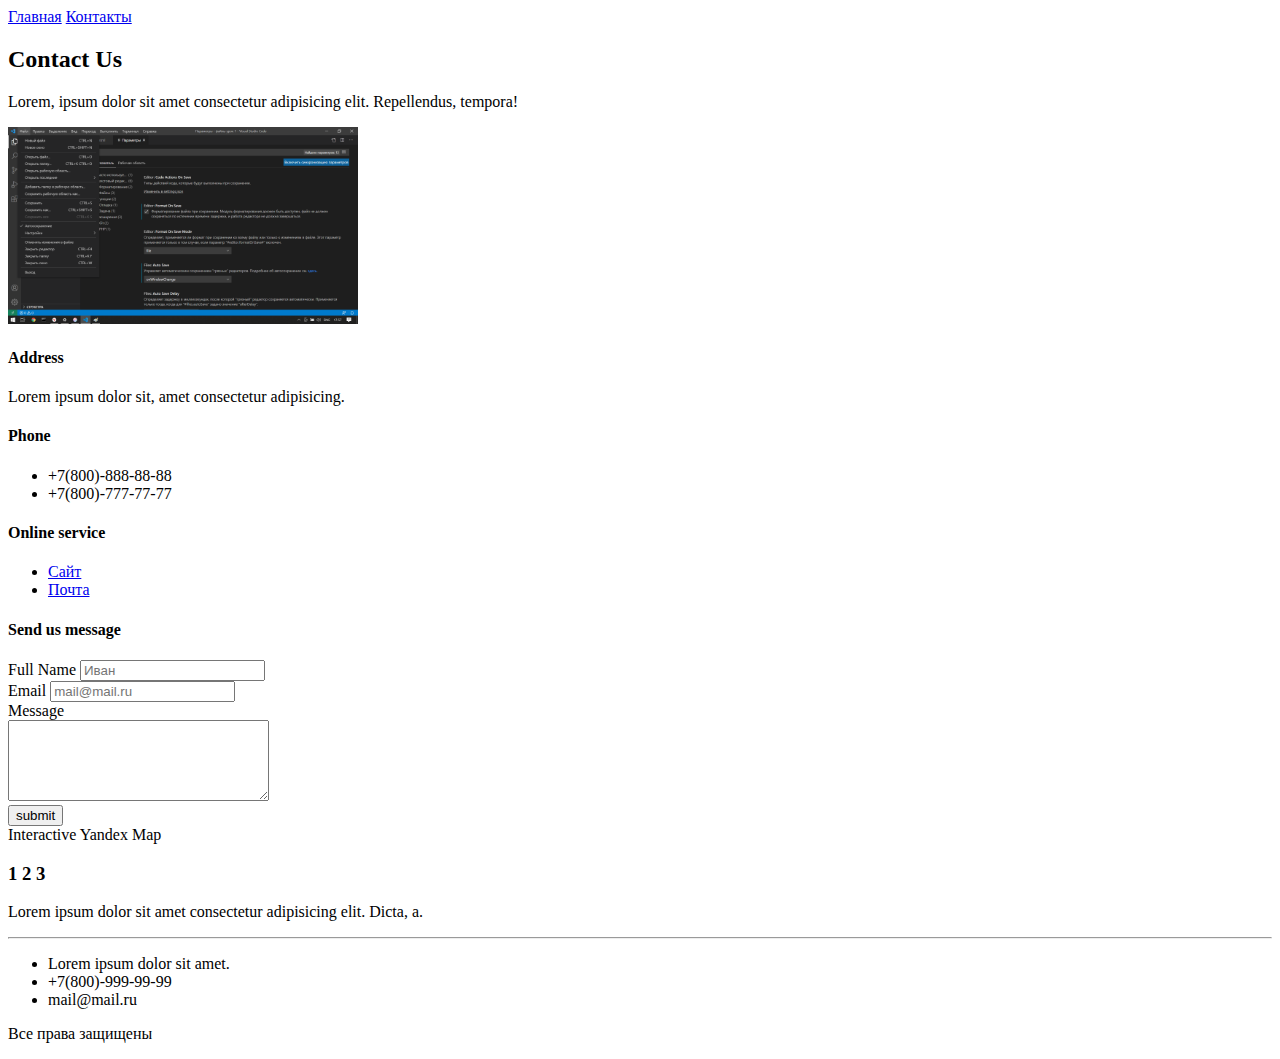
==== contact.html @ a8ab2ac8 "lesson2" ====
<!DOCTYPE html>
<html lang="en">

<head>
    <meta charset="UTF-8">
    <meta http-equiv="X-UA-Compatible" content="IE=edge">
    <meta name="viewport" content="width=device-width, initial-scale=1.0">
    <title>Document</title>
</head>

<body>
    <a href="index.html">Главная</a>
    <a href="contact.html">Контакты</a>
    <h2>Contact Us</h2>
    <p>Lorem, ipsum dolor sit amet consectetur adipisicing elit. Repellendus, tempora!</p>
    <img src="img/Configure_the_Code_editor.png" alt="photo" width="350">
    <h4>Address</h4>
    <p>Lorem ipsum dolor sit, amet consectetur adipisicing.</p>
    <h4>Phone</h4>
    <ul>
        <li>+7(800)-888-88-88</li>
        <li>+7(800)-777-77-77</li>
    </ul>
    <h4>Online service</h4>
    <ul>
        <li><a href="https://gb.ru/users/3939710" target="_blank">Cайт</a></li>
        <li><a href="mail@mail.ru" target="_blank">Почта</a></li>
    </ul>
    <h4>Send us message</h4>
    <form action="#">
        Full Name <input type="text" placeholder="Иван"><br>
        Email <input type="email" placeholder="mail@mail.ru"><br>
        Message <br>
        <textarea cols="30" rows="5"></textarea><br>
        <button type="submit">submit</button>
    </form>
    Interactive Yandex Map<br>
    <p>
        <script type="text/javascript" charset="utf-8" async
            src="https://api-maps.yandex.ru/services/constructor/1.0/js/?um=constructor%3Af7866c1caab5fa1b154618cf47e43c42f9789ac485d3c5ce60e5030a92624fc7&amp;width=500&amp;height=400&amp;lang=ru_RU&amp;scroll=true"></script>
    </p>
    <h3>1 2 3</h3>
    <p>Lorem ipsum dolor sit amet consectetur adipisicing elit. Dicta, a.</p>
    <hr>
    <ul>
        <li>Lorem ipsum dolor sit amet.</li>
        <li>+7(800)-999-99-99</li>
        <li>mail@mail.ru</li>
    </ul>
    <p>Все права защищены</p>
</body>

</html>
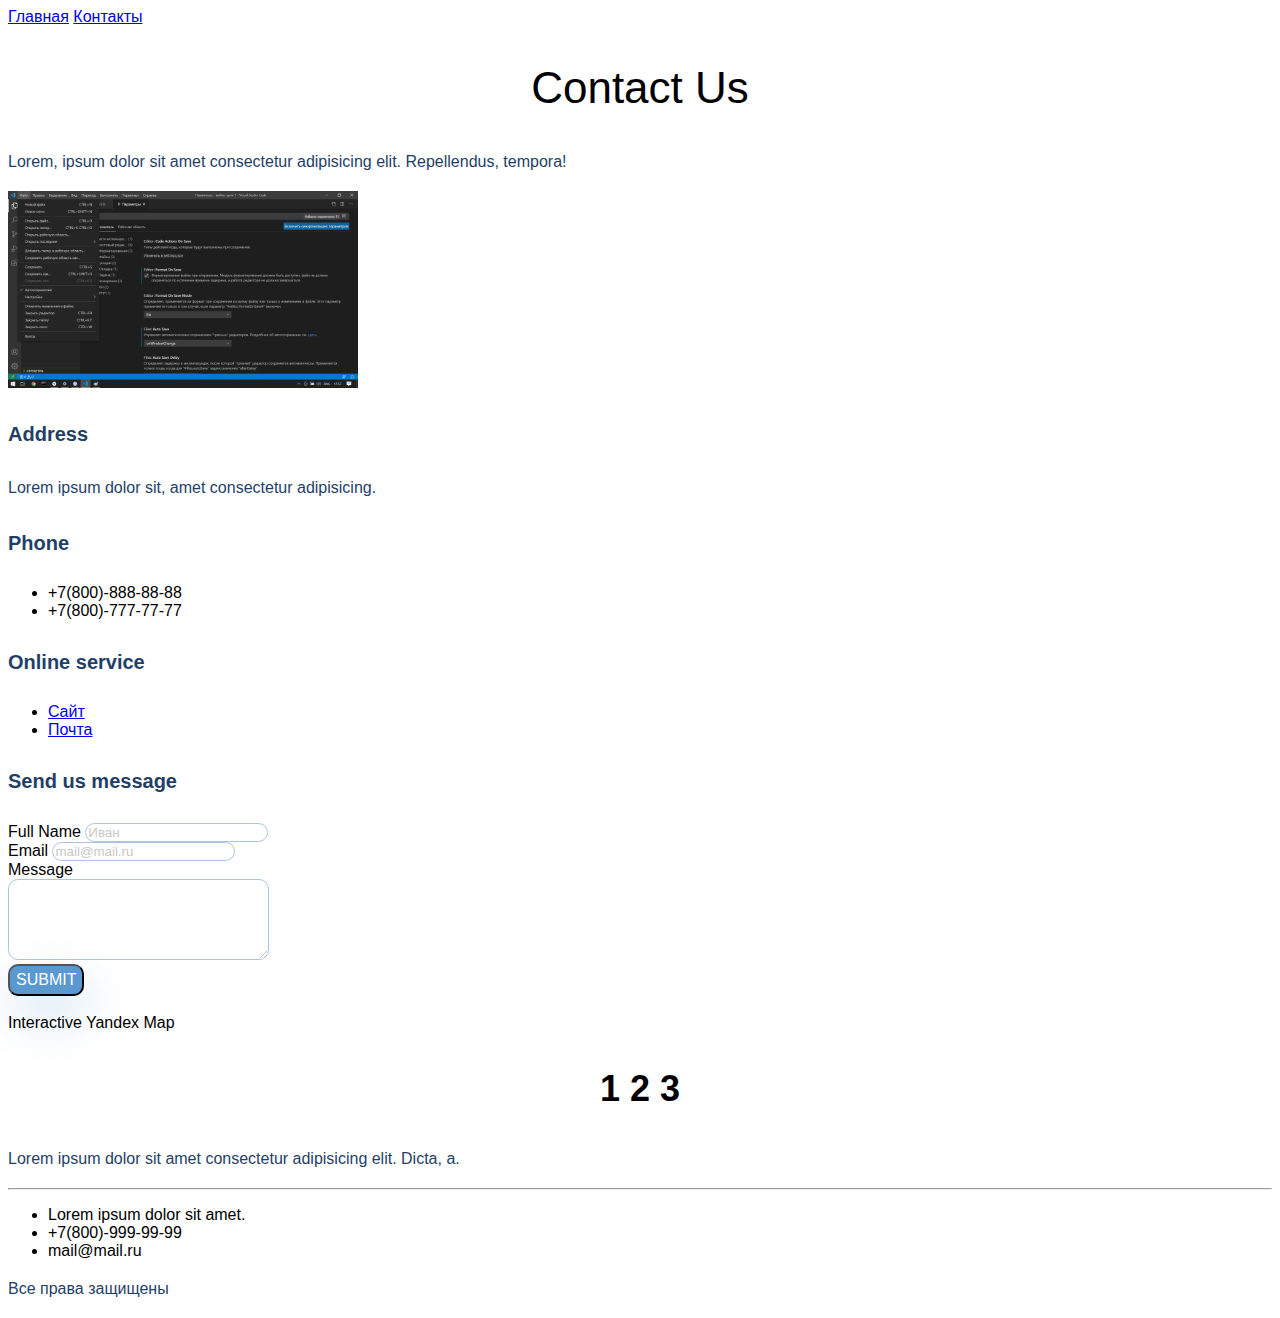
==== commit 327135b7: "lesson3" ====
--- a/contact.html
+++ b/contact.html
@@ -5,49 +5,51 @@
     <meta charset="UTF-8">
     <meta http-equiv="X-UA-Compatible" content="IE=edge">
     <meta name="viewport" content="width=device-width, initial-scale=1.0">
-    <title>Document</title>
+    <title>CONTACT</title>
+    <link rel="stylesheet" href="style/style.css">
 </head>
 
 <body>
     <a href="index.html">Главная</a>
     <a href="contact.html">Контакты</a>
-    <h2>Contact Us</h2>
-    <p>Lorem, ipsum dolor sit amet consectetur adipisicing elit. Repellendus, tempora!</p>
+    <h2 class="heading2">Contact Us</h2>
+    <p class="paragra">Lorem, ipsum dolor sit amet consectetur adipisicing elit. Repellendus, tempora!</p>
     <img src="img/Configure_the_Code_editor.png" alt="photo" width="350">
-    <h4>Address</h4>
-    <p>Lorem ipsum dolor sit, amet consectetur adipisicing.</p>
-    <h4>Phone</h4>
+    <h4 class="heading4">Address</h4>
+    <p class="paragra">Lorem ipsum dolor sit, amet consectetur adipisicing.</p>
+    <h4 class="heading4">Phone</h4>
     <ul>
         <li>+7(800)-888-88-88</li>
         <li>+7(800)-777-77-77</li>
     </ul>
-    <h4>Online service</h4>
+    <h4 class="heading4">Online service</h4>
     <ul>
         <li><a href="https://gb.ru/users/3939710" target="_blank">Cайт</a></li>
-        <li><a href="mail@mail.ru" target="_blank">Почта</a></li>
+        <li><a href="mailto:bydimko@yandex.ru">Почта</a></li>
     </ul>
-    <h4>Send us message</h4>
+    <h4 class="heading4">Send us message</h4>
     <form action="#">
-        Full Name <input type="text" placeholder="Иван"><br>
-        Email <input type="email" placeholder="mail@mail.ru"><br>
+        Full Name <input class="input_field" type="text" placeholder="Иван"><br>
+        Email <input class="input_field" type="email" placeholder="mail@mail.ru"><br>
         Message <br>
-        <textarea cols="30" rows="5"></textarea><br>
-        <button type="submit">submit</button>
+        <textarea class="input_field" cols="30" rows="5"></textarea><br>
+        <button class="button" type="submit">submit</button>
     </form>
+    <br>
     Interactive Yandex Map<br>
-    <p>
+    <p class="paragra">
         <script type="text/javascript" charset="utf-8" async
             src="https://api-maps.yandex.ru/services/constructor/1.0/js/?um=constructor%3Af7866c1caab5fa1b154618cf47e43c42f9789ac485d3c5ce60e5030a92624fc7&amp;width=500&amp;height=400&amp;lang=ru_RU&amp;scroll=true"></script>
     </p>
-    <h3>1 2 3</h3>
-    <p>Lorem ipsum dolor sit amet consectetur adipisicing elit. Dicta, a.</p>
+    <h3 class="heading3">1 2 3</h3>
+    <p class="paragra">Lorem ipsum dolor sit amet consectetur adipisicing elit. Dicta, a.</p>
     <hr>
     <ul>
         <li>Lorem ipsum dolor sit amet.</li>
         <li>+7(800)-999-99-99</li>
         <li>mail@mail.ru</li>
     </ul>
-    <p>Все права защищены</p>
+    <p class="paragra">Все права защищены</p>
 </body>
 
 </html>--- a/style/style.css
+++ b/style/style.css
@@ -0,0 +1,51 @@
+
+* { 
+    font-family: sans-serif; 
+}
+
+.paragra {
+    font-size: 16px;
+    line-height: 26px;
+    color: #1F3F68;
+}
+
+.heading1 {
+    font-size: 64px;
+    color: #1F3F68;
+}
+
+.heading2 {
+    font-weight: 500;
+    font-size: 44px;
+    text-align: center;
+}
+
+.heading3 {
+    font-size: 36px;
+    text-align: center;
+}
+
+.heading4 {
+    font-size: 20px;
+    line-height: 30px;
+    color: #1F3F68;
+}
+
+.input_field {
+    border: 1px solid #356EAD;
+    box-sizing: border-box;
+    border-radius: 10px;
+    opacity: 0.4;
+}
+
+.button {
+    background: #5A98D0;
+    box-shadow: 5px 20px 50px rgba(16, 112, 177, 0.2);
+    border-radius: 10px;
+    font-weight: 500;
+    font-size: 16px;
+    line-height: 26px;
+    text-align: center;
+    color: #FFFFFF;
+    text-transform: uppercase;
+}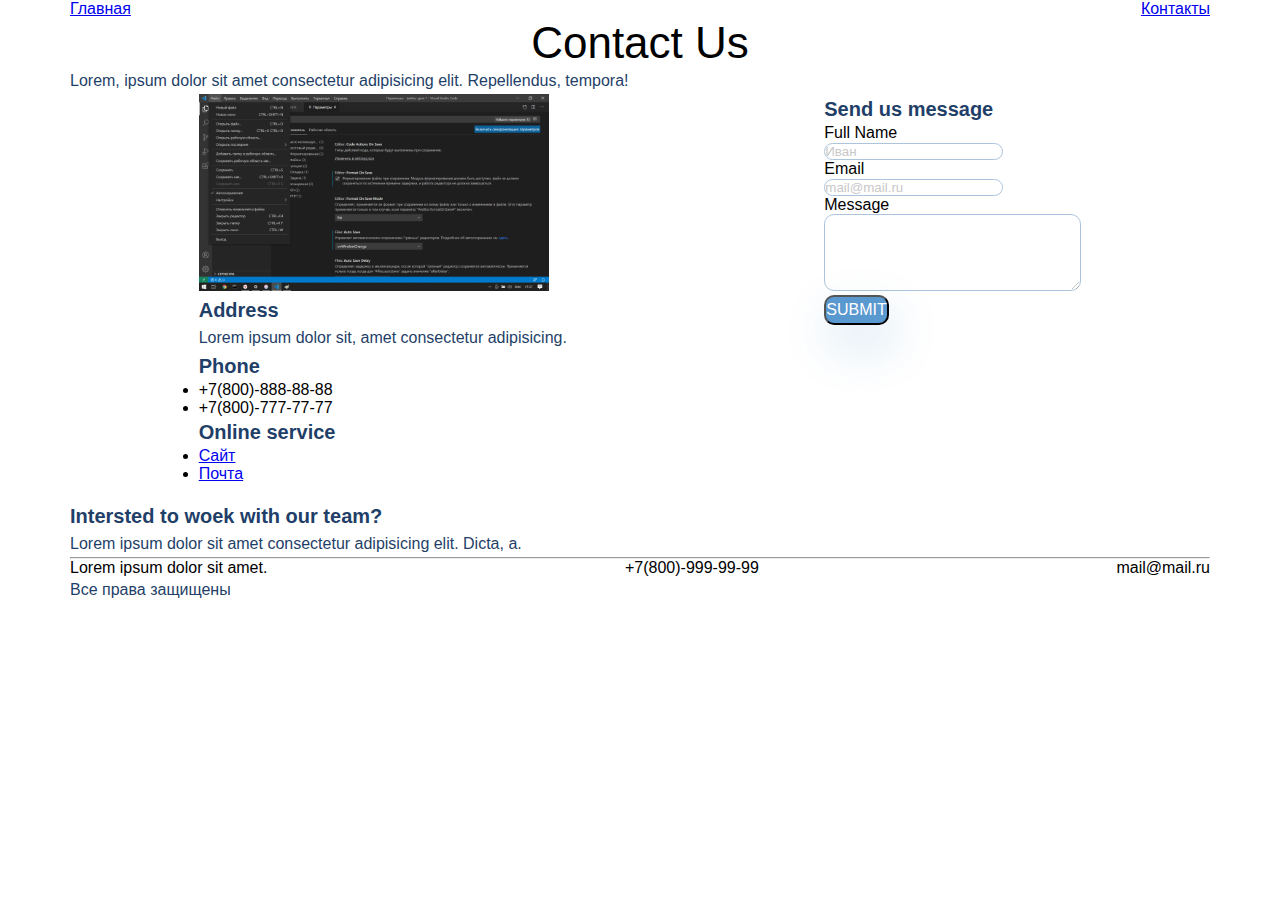
==== commit 1f486cef: "lesson5" ====
--- a/contact.html
+++ b/contact.html
@@ -10,46 +10,74 @@
 </head>
 
 <body>
-    <a href="index.html">Главная</a>
-    <a href="contact.html">Контакты</a>
-    <h2 class="heading2">Contact Us</h2>
-    <p class="paragra">Lorem, ipsum dolor sit amet consectetur adipisicing elit. Repellendus, tempora!</p>
-    <img src="img/Configure_the_Code_editor.png" alt="photo" width="350">
-    <h4 class="heading4">Address</h4>
-    <p class="paragra">Lorem ipsum dolor sit, amet consectetur adipisicing.</p>
-    <h4 class="heading4">Phone</h4>
-    <ul>
-        <li>+7(800)-888-88-88</li>
-        <li>+7(800)-777-77-77</li>
-    </ul>
-    <h4 class="heading4">Online service</h4>
-    <ul>
-        <li><a href="https://gb.ru/users/3939710" target="_blank">Cайт</a></li>
-        <li><a href="mailto:bydimko@yandex.ru">Почта</a></li>
-    </ul>
-    <h4 class="heading4">Send us message</h4>
-    <form action="#">
-        Full Name <input class="input_field" type="text" placeholder="Иван"><br>
-        Email <input class="input_field" type="email" placeholder="mail@mail.ru"><br>
-        Message <br>
-        <textarea class="input_field" cols="30" rows="5"></textarea><br>
-        <button class="button" type="submit">submit</button>
-    </form>
+    <div class="top_block">
+        <div class="container">
+            <ul class="menu">
+                <li><a href="index.html">Главная</a></li>
+                <li><a href="contact.html">Контакты</a></li>
+            </ul>
+            <div class="header_top_block_contact">
+                <h2 class="heading2">Contact Us</h2>
+                <p class="paragra">Lorem, ipsum dolor sit amet consectetur adipisicing elit. Repellendus, tempora!</p>
+            </div>
+        </div>
+    </div>
+    <div class="content_contact container">
+        <div class="contact">
+            <img src="img/Configure_the_Code_editor.png" alt="photo" width="350">
+            <h4 class="heading4">Address</h4>
+            <p class="paragra">Lorem ipsum dolor sit, amet consectetur adipisicing.</p>
+            <h4 class="heading4">Phone</h4>
+            <ul>
+                <li>+7(800)-888-88-88</li>
+                <li>+7(800)-777-77-77</li>
+            </ul>
+            <h4 class="heading4">Online service</h4>
+            <ul>
+                <li><a href="https://gb.ru/users/3939710" target="_blank">Cайт</a></li>
+                <li><a href="mailto:bydimko@yandex.ru">Почта</a></li>
+            </ul>
+        </div>
+        <div class="feedback">
+            <form action="#">
+                <h4 class="heading4">Send us message</h4>
+                Full Name <br>
+                <input class="input_field" type="text" placeholder="Иван"><br>
+                Email <br>
+                <input class="input_field" type="email" placeholder="mail@mail.ru"><br>
+                Message <br>
+                <textarea class="input_field" cols="30" rows="5"></textarea><br>
+                <button class="button" type="submit">submit</button>
+            </form>
+        </div>
+    </div>
     <br>
-    Interactive Yandex Map<br>
-    <p class="paragra">
+    <div class="maps container">
         <script type="text/javascript" charset="utf-8" async
-            src="https://api-maps.yandex.ru/services/constructor/1.0/js/?um=constructor%3Af7866c1caab5fa1b154618cf47e43c42f9789ac485d3c5ce60e5030a92624fc7&amp;width=500&amp;height=400&amp;lang=ru_RU&amp;scroll=true"></script>
-    </p>
-    <h3 class="heading3">1 2 3</h3>
-    <p class="paragra">Lorem ipsum dolor sit amet consectetur adipisicing elit. Dicta, a.</p>
-    <hr>
-    <ul>
-        <li>Lorem ipsum dolor sit amet.</li>
-        <li>+7(800)-999-99-99</li>
-        <li>mail@mail.ru</li>
-    </ul>
-    <p class="paragra">Все права защищены</p>
+            src="https://api-maps.yandex.ru/services/constructor/1.0/js/?um=constructor%3Af7866c1caab5fa1b154618cf47e43c42f9789ac485d3c5ce60e5030a92624fc7&amp;height=400&amp;lang=ru_RU&amp;scroll=true">
+            </script>
+    </div>
+    <div class="bttm_block">
+        <div class="container">
+            <div class="top_bttm_block">
+                <div class="header_bttm_block">
+                    <h4 class="heading4 header_bttm_h4">Intersted to woek with our team?</h3>
+                        <p class="paragra">Lorem ipsum dolor sit amet consectetur adipisicing elit. Dicta, a.</p>
+                </div>
+            </div>
+            <hr>
+            <div class="footer">
+                <ul class="connection">
+                    <li>Lorem ipsum dolor sit amet.</li>
+                    <li>+7(800)-999-99-99</li>
+                    <li>mail@mail.ru</li>
+                </ul>
+                <div class="copyright">
+                    <p class="paragra">Все права защищены</p>
+                </div>
+            </div>
+        </div>
+    </div>
 </body>
 
 </html>--- a/style/style.css
+++ b/style/style.css
@@ -1,6 +1,19 @@
 
 * { 
-    font-family: sans-serif; 
+    font-family: sans-serif;
+    margin: 0;
+    padding: 0; 
+}
+
+.container {
+    width: 1140px;
+    margin: 0 auto;
+}
+
+.menu {
+    list-style-type: none;
+    display: flex;
+    justify-content: space-between;
 }
 
 .paragra {
@@ -10,8 +23,17 @@
 }
 
 .heading1 {
+    width: 510px;
     font-size: 64px;
     color: #1F3F68;
+}
+.heading1_paragra {
+    width: 425px;
+}
+
+.cards {
+    display: flex;
+    justify-content: space-between;
 }
 
 .heading2 {
@@ -31,6 +53,15 @@
     color: #1F3F68;
 }
 
+.card_1_h4 {
+    width: 359px;
+}
+.header_bttm_block {
+    width: 495px;
+}
+.header_bttm_h4 {
+    width: 340px;
+}
 .input_field {
     border: 1px solid #356EAD;
     box-sizing: border-box;
@@ -48,4 +79,15 @@
     text-align: center;
     color: #FFFFFF;
     text-transform: uppercase;
+}
+
+.connection {
+    display: flex;
+    justify-content: space-between;
+    list-style-type: none;
+}
+
+.content_contact {
+    display: flex;
+    justify-content: space-around;
 }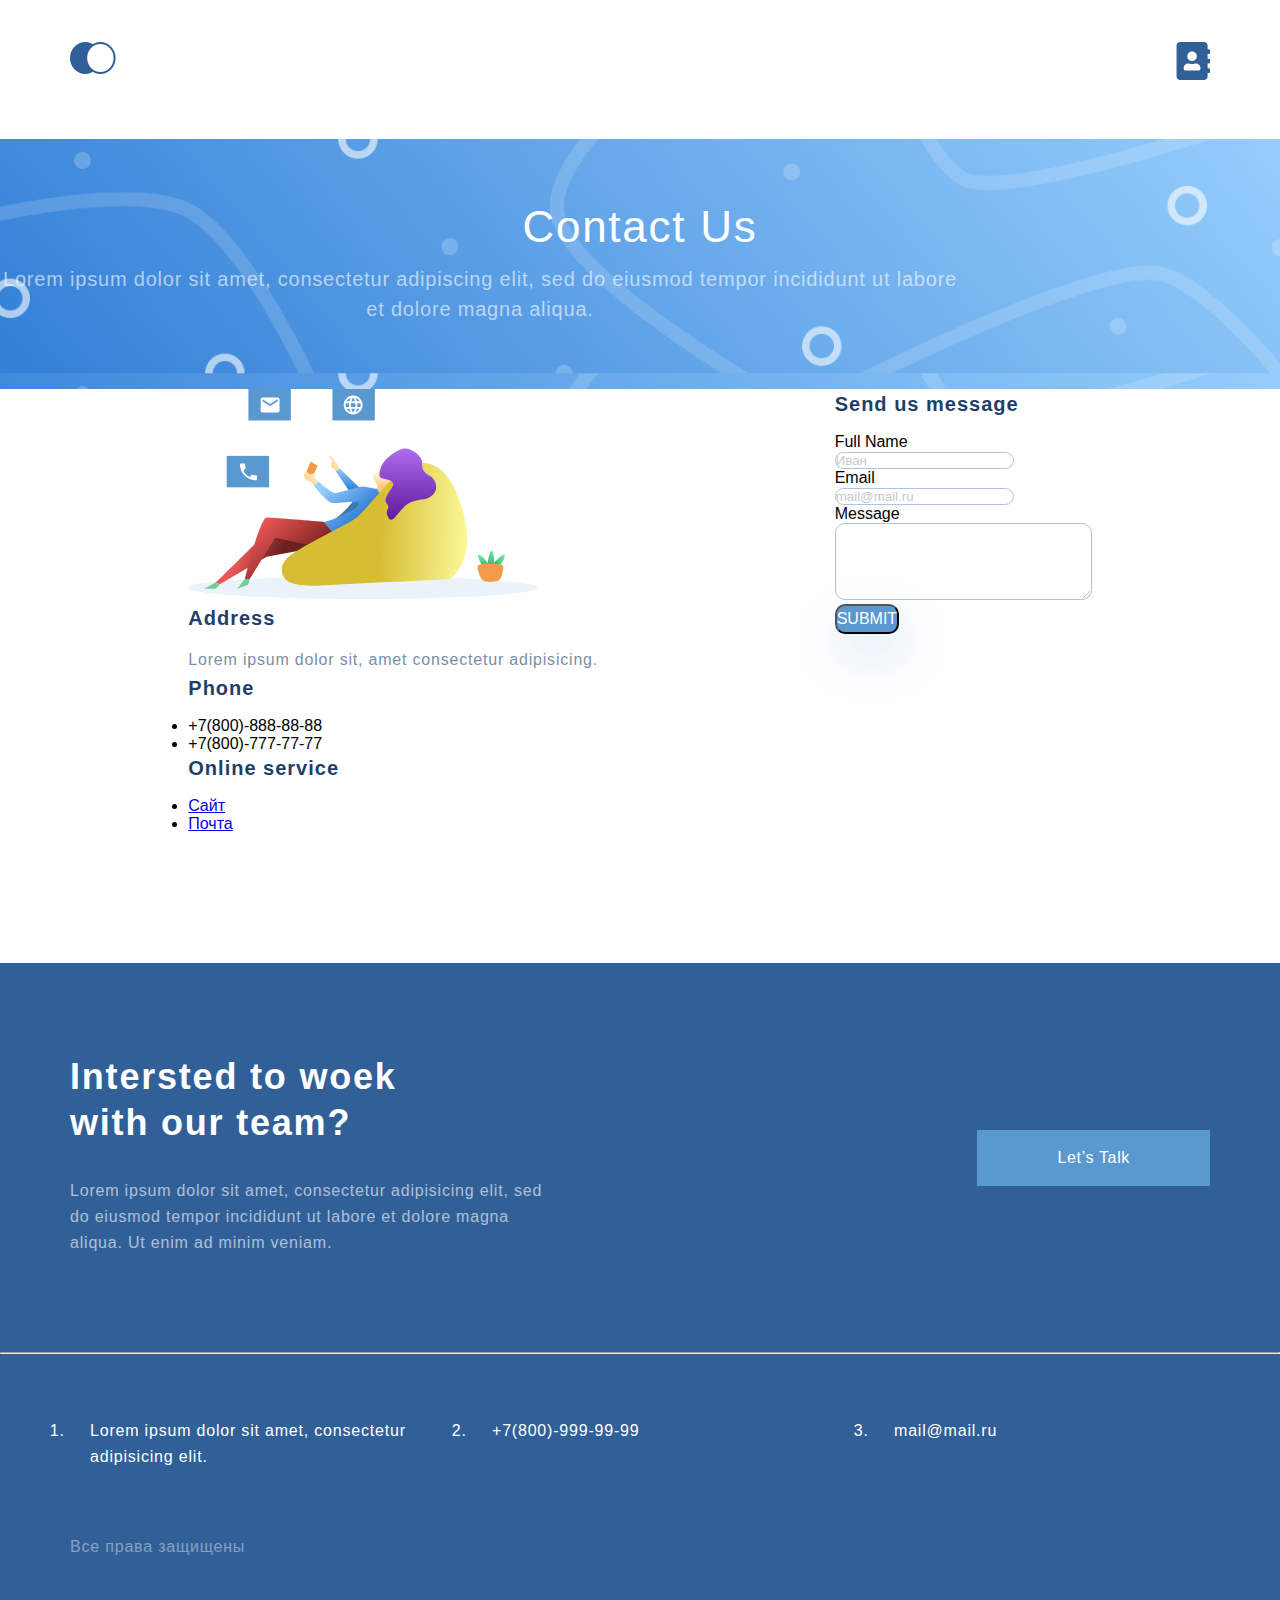
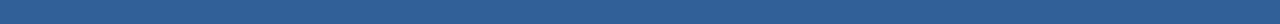
==== commit d4258c34: "lesson6" ====
--- a/contact.html
+++ b/contact.html
@@ -10,23 +10,24 @@
 </head>
 
 <body>
-    <div class="top_block">
-        <div class="container">
-            <ul class="menu">
-                <li><a href="index.html">Главная</a></li>
-                <li><a href="contact.html">Контакты</a></li>
-            </ul>
-            <div class="header_top_block_contact">
-                <h2 class="heading2">Contact Us</h2>
-                <p class="paragra">Lorem, ipsum dolor sit amet consectetur adipisicing elit. Repellendus, tempora!</p>
-            </div>
-        </div>
+    <div class="container">
+        <ul class="menu">
+            <li><a href="index.html"><img src="img/home.svg" alt="home"></a></li>
+            <li><a href="contact.html"><img src="img/contact.svg" alt="contact"></a></li>
+        </ul>
     </div>
+    <div class="header__top_block_contact">
+        <h2 class="heading2 heading__top_contact">Contact Us</h2>
+        <p class="text__top_contsct ">Lorem ipsum dolor sit amet, consectetur adipiscing elit, sed do
+            eiusmod tempor incididunt ut labore et dolore magna aliqua. </p>
+
+    </div>
+
     <div class="content_contact container">
         <div class="contact">
-            <img src="img/Configure_the_Code_editor.png" alt="photo" width="350">
+            <img src="img/Group.svg" alt="photo" width="350">
             <h4 class="heading4">Address</h4>
-            <p class="paragra">Lorem ipsum dolor sit, amet consectetur adipisicing.</p>
+            <p class="text">Lorem ipsum dolor sit, amet consectetur adipisicing.</p>
             <h4 class="heading4">Phone</h4>
             <ul>
                 <li>+7(800)-888-88-88</li>
@@ -51,30 +52,32 @@
             </form>
         </div>
     </div>
+
     <br>
     <div class="maps container">
         <script type="text/javascript" charset="utf-8" async
             src="https://api-maps.yandex.ru/services/constructor/1.0/js/?um=constructor%3Af7866c1caab5fa1b154618cf47e43c42f9789ac485d3c5ce60e5030a92624fc7&amp;height=400&amp;lang=ru_RU&amp;scroll=true">
             </script>
     </div>
-    <div class="bttm_block">
-        <div class="container">
-            <div class="top_bttm_block">
-                <div class="header_bttm_block">
-                    <h4 class="heading4 header_bttm_h4">Intersted to woek with our team?</h3>
-                        <p class="paragra">Lorem ipsum dolor sit amet consectetur adipisicing elit. Dicta, a.</p>
-                </div>
+
+    <div class="bttm__block">
+        <div class="top_bttm_block container">
+            <div class="header_bttm_block">
+                <h3 class="header_bttm_h4">Intersted to woek with our team?</h3>
+                <p class="text text__bttm">Lorem ipsum dolor sit amet, consectetur adipisicing elit, sed do
+                    eiusmod tempor incididunt ut labore et dolore magna aliqua. Ut enim ad minim veniam.</p>
             </div>
-            <hr>
-            <div class="footer">
-                <ul class="connection">
-                    <li>Lorem ipsum dolor sit amet.</li>
-                    <li>+7(800)-999-99-99</li>
-                    <li>mail@mail.ru</li>
-                </ul>
-                <div class="copyright">
-                    <p class="paragra">Все права защищены</p>
-                </div>
+            <a href="#" class="bttm__button">Let’s Talk</a>
+        </div>
+        <hr>
+        <div class="footer container">
+            <ol class="text connection">
+                <li class="connect"> Lorem ipsum dolor sit amet, consectetur adipisicing elit.</li>
+                <li class="connect"> +7(800)-999-99-99</li>
+                <li class="connect"> mail@mail.ru</li>
+            </ol>
+            <div class="copyright">
+                <p class="text text__copyright">Все права защищены</p>
             </div>
         </div>
     </div>
--- a/style/style.css
+++ b/style/style.css
@@ -1,4 +1,3 @@
-
 * { 
     font-family: sans-serif;
     margin: 0;
@@ -10,30 +9,101 @@
     margin: 0 auto;
 }
 
+.top__block {
+    height:768px;
+    background: linear-gradient(0deg, #EBF3FB 8.84%, rgba(152, 195, 232, 0) 31.12%);
+}
+
+
 .menu {
     list-style-type: none;
     display: flex;
     justify-content: space-between;
-}
-
-.paragra {
+    padding-top: 42px;
+}
+
+.top__box {
+    display: flex;
+    flex-direction: column;
+    height: 100%;
+}
+
+.top__info {
+    padding-top: 115px;
+    flex-grow: 1;
+    background-image: url(../img/top_bec.png);
+    background-repeat: no-repeat;
+    background-position: right center;
+
+}
+
+.top__heading {
+    width: 510px;
+    font-size: 64px;
+    color: #1F3F68;
+    font-weight: 300;
+    line-height: 74px;
+    letter-spacing: 0.04em;
+    margin-bottom: 32px;
+}
+
+.text {
     font-size: 16px;
     line-height: 26px;
     color: #1F3F68;
-}
-
-.heading1 {
-    width: 510px;
-    font-size: 64px;
-    color: #1F3F68;
-}
-.heading1_paragra {
+    letter-spacing: 0.05em;
+    opacity: 0.6;
+}
+
+
+.text_project {
+    width: 75%;
+    margin: 32px auto 64px;
+    color: #222222;
+    opacity: 1;
+    text-align: center;
+
+}
+
+.top__button {
+    font-size: 16px;
+    line-height: 26px;
+    text-align: center;
+    letter-spacing: 0.04em;
+    color: #FFFFFF;
+    background: #5A98D0;
+    box-shadow: 5px 10px 20px rgba(53, 110, 173, 0.2);
+    border-radius: 10px;
+    padding: 15px 50px;
+    text-decoration: none;
+    display: inline-block;
+    margin-top: 71px;
+}
+
+.heading1_text {
     width: 425px;
 }
 
 .cards {
     display: flex;
     justify-content: space-between;
+    padding-top: 64px;
+    padding-bottom: 64px;
+}
+.card {
+    width: 359px;
+    padding: 44px 32px;
+    box-sizing: border-box;
+    background: #FFFFFF;
+    box-shadow: 5px 20px 50px rgba(16, 112, 177, 0.2);
+    border-radius: 10px;
+    display: flex;
+    flex-direction: column;
+}
+
+.card__img {
+    align-self: center;
+    margin-bottom: 51px;
 }
 
 .heading2 {
@@ -42,26 +112,126 @@
     text-align: center;
 }
 
+.what-we-do {
+    padding-top: 64px;
+}
+
+
 .heading3 {
     font-size: 36px;
     text-align: center;
+    font-weight: 300;
+    line-height: 46px;
+    letter-spacing: 0.05em;
 }
 
 .heading4 {
     font-size: 20px;
     line-height: 30px;
     color: #1F3F68;
-}
-
-.card_1_h4 {
-    width: 359px;
-}
+    letter-spacing: 0.05em;
+    margin-bottom: 14px;
+}
+
+.card__link {
+    font-size: 14px;
+    line-height: 30px;
+    letter-spacing: 0.05em;
+    color: #5A98D0;
+    text-decoration: none;
+    margin-top: auto;
+}
+
+
+.project__img {
+    width: 100%;
+}
+
+.project__parent {
+    display: flex;
+    justify-content: space-between;
+    margin-top: 32px;
+
+}
+
+.project__item {
+    position: relative;
+    flex-grow: 1;
+}
+
+.project__item_margin {
+    margin-right: 32px;
+}
+
+.project__text {
+    font-size: 32px;
+    line-height: 46px;
+    text-align: right;
+    letter-spacing: 0.05em;
+    color: #FFFFFF;
+    position: absolute;
+    top: 64px;
+    right: 64px;
+}
+
+.project__text_parent {
+    font-size: 28px;
+    line-height: 46px;
+    letter-spacing: 0.05em;
+    color: #FFFFFF;
+    position: absolute;
+    top: 32px;
+    left: 32px;
+}
+
+.bttm__block {
+    margin-top: 112px;
+    background: #316099;
+}
+
+.footer_top__parent {
+    display: flex;
+    justify-content: space-between;
+    align-items: center;
+}
+
+.top_bttm_block {
+    display: flex;
+    justify-content: space-between;
+    align-items: center;
+}
+
 .header_bttm_block {
     width: 495px;
+    margin-top: 91px;
+    margin-bottom: 96px;
+
 }
 .header_bttm_h4 {
     width: 340px;
-}
+    font-size: 36px;
+    line-height: 46px;
+    color: #FFFFFF;
+    letter-spacing: 0.05em;
+    margin-bottom: 32px;
+}
+
+.text__bttm {
+    color: #FFFFFF;
+}
+
+.bttm__button {
+    font-size: 16px;
+    line-height: 26px;
+    text-align: center;
+    letter-spacing: 0.04em;
+    color: #FFFFFF;
+    background: #5A98D0;
+    display: inline-block;
+    padding: 15px 80px;
+    text-decoration: none;
+}
+
 .input_field {
     border: 1px solid #356EAD;
     box-sizing: border-box;
@@ -84,7 +254,48 @@
 .connection {
     display: flex;
     justify-content: space-between;
-    list-style-type: none;
+    color: #FFFFFF;
+    opacity: 1;
+    margin-top: 64px;
+}
+ .connect {
+    width: 316px;
+    padding-left: 20px;
+ }
+
+.copyright {
+    padding-top: 64px;
+    padding-bottom: 64px;
+}
+
+.text__copyright {
+    color: #FFFFFF;
+    opacity: 0.4;
+}
+
+.header__top_block_contact {
+    background-image: url(../img/fon_contact.png);
+    background-size: 100%;
+    height: 250px;
+    margin-top: 55px;
+}
+
+.heading__top_contact {
+    line-height: 74px;
+    text-align: center;
+    letter-spacing: 0.04em;
+    color: #FFFFFF;
+    padding-top: 51px;
+}
+
+.text__top_contsct{
+    width: 75%;
+
+    font-size: 20px;
+    line-height: 30px;
+    text-align: center;
+    letter-spacing: 0.04em;
+    color: rgba(255, 255, 255, 0.6);
 }
 
 .content_contact {
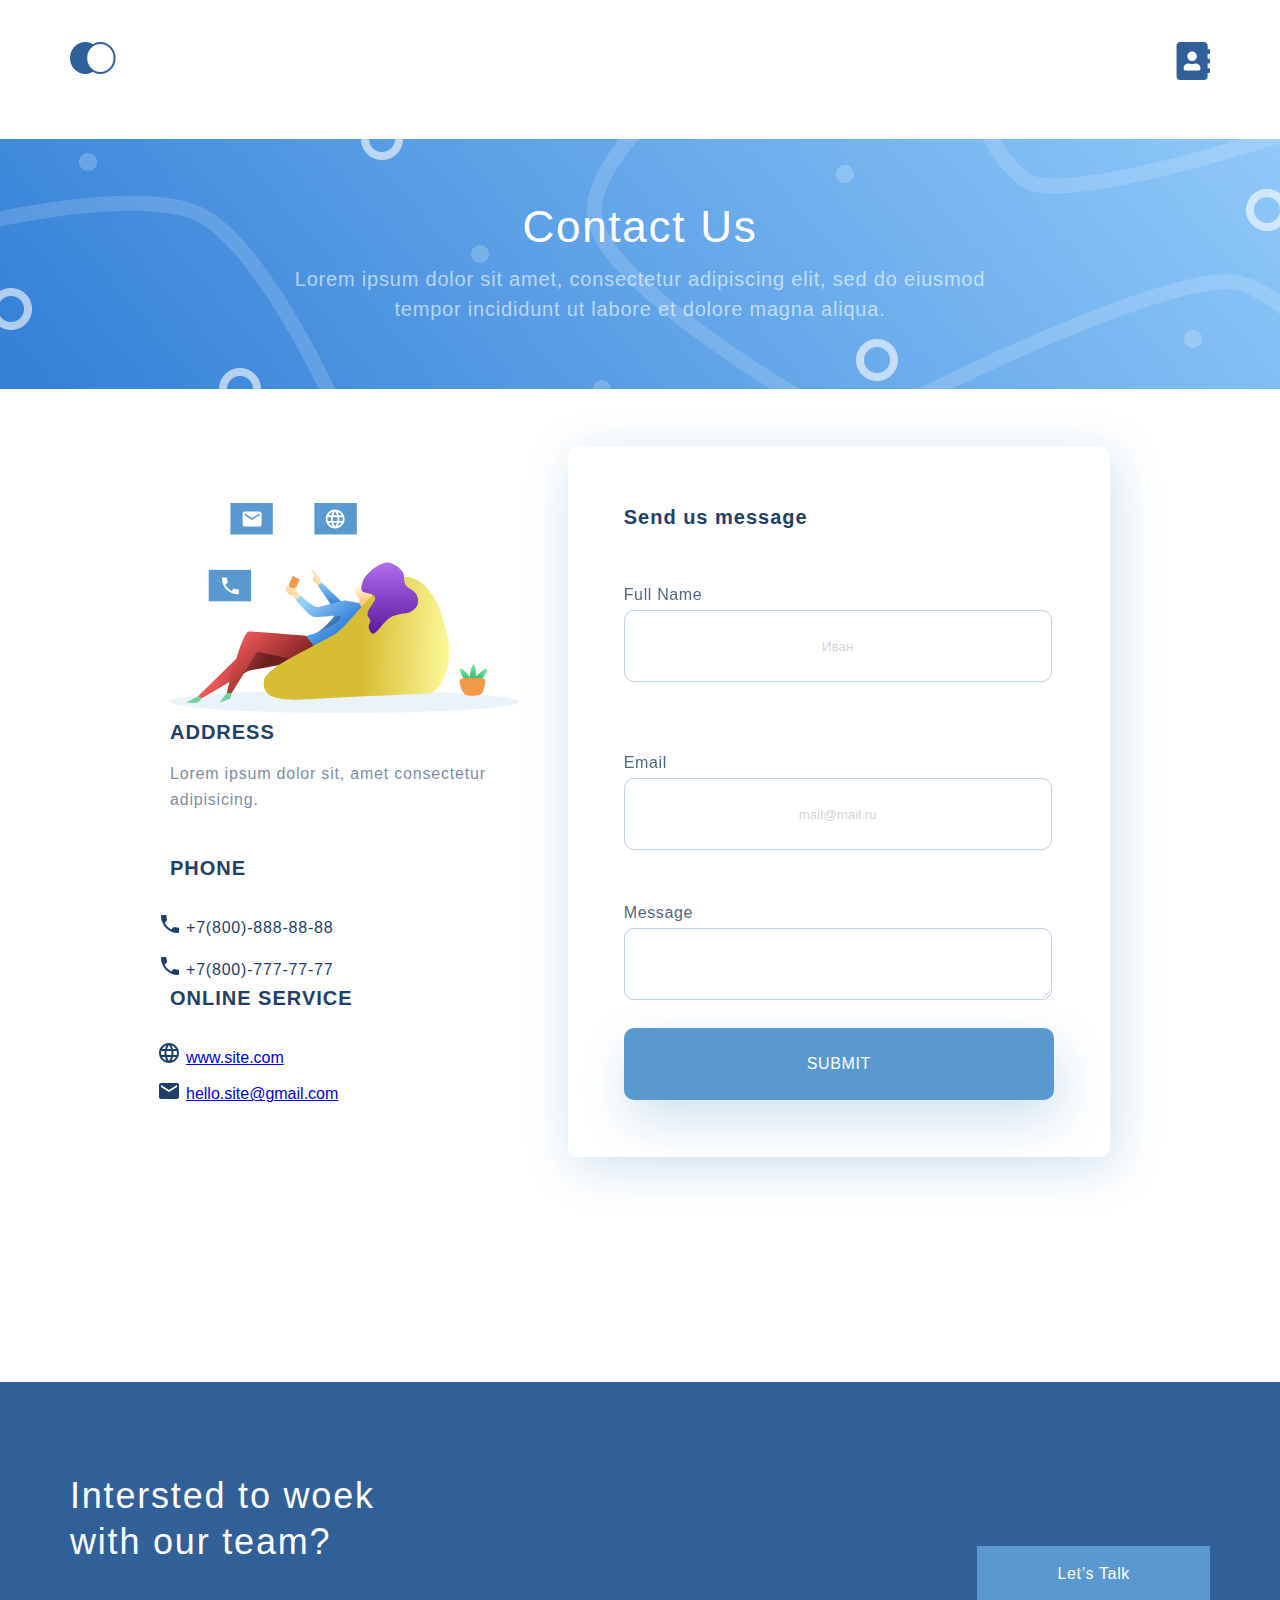
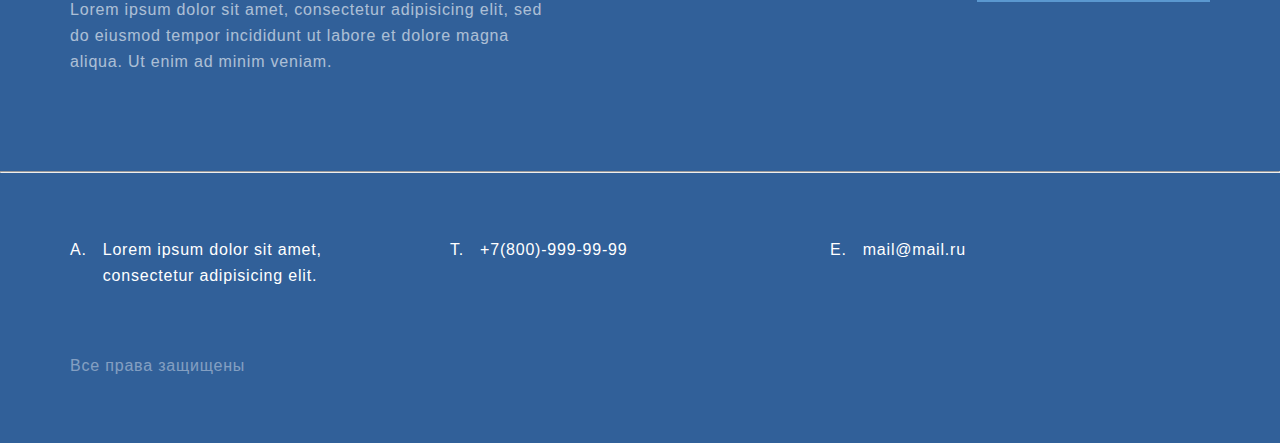
==== commit 7ce2b559: "lesson7" ====
--- a/contact.html
+++ b/contact.html
@@ -10,74 +10,96 @@
 </head>
 
 <body>
-    <div class="container">
-        <ul class="menu">
-            <li><a href="index.html"><img src="img/home.svg" alt="home"></a></li>
-            <li><a href="contact.html"><img src="img/contact.svg" alt="contact"></a></li>
-        </ul>
-    </div>
-    <div class="header__top_block_contact">
-        <h2 class="heading2 heading__top_contact">Contact Us</h2>
-        <p class="text__top_contsct ">Lorem ipsum dolor sit amet, consectetur adipiscing elit, sed do
-            eiusmod tempor incididunt ut labore et dolore magna aliqua. </p>
+    <div class="wrapper">
+        <div class="top">
+            <div class="container">
+                <ul class="menu">
+                    <li><a href="index.html"><img src="img/home.svg" alt="home"></a></li>
+                    <li><a href="contact.html"><img src="img/contact.svg" alt="contact"></a></li>
+                </ul>
+            </div>
+            <div class="header__top_block_contact">
+                <div class="container">
+                    <h2 class="heading2 heading__top_contact">Contact Us</h2>
+                    <p class="text__top_contact ">Lorem ipsum dolor sit amet, consectetur adipiscing elit, sed do
+                        eiusmod tempor incididunt ut labore et dolore magna aliqua. </p>
+                </div>
+            </div>
 
-    </div>
-
-    <div class="content_contact container">
-        <div class="contact">
-            <img src="img/Group.svg" alt="photo" width="350">
-            <h4 class="heading4">Address</h4>
-            <p class="text">Lorem ipsum dolor sit, amet consectetur adipisicing.</p>
-            <h4 class="heading4">Phone</h4>
-            <ul>
-                <li>+7(800)-888-88-88</li>
-                <li>+7(800)-777-77-77</li>
-            </ul>
-            <h4 class="heading4">Online service</h4>
-            <ul>
-                <li><a href="https://gb.ru/users/3939710" target="_blank">Cайт</a></li>
-                <li><a href="mailto:bydimko@yandex.ru">Почта</a></li>
-            </ul>
+            <div class="wrapper_content_content">
+                <div class="container">
+                    <div class="content_contact">
+                        <div class="contact">
+                            <img src="img/Group.svg" alt="photo" width="350">
+                            <h4 class="heading4">ADDRESS</h4>
+                            <p class="text">Lorem ipsum dolor sit, amet consectetur adipisicing.</p>
+                            <h4 class="heading4 heading4_contact">PHONE</h4>
+                            <ul class="img_phone padding16">
+                                <li class="padding16 metka ">+7(800)-888-88-88</li>
+                                <li class="padding16 metka">+7(800)-777-77-77</li>
+                            </ul>
+                            <h4 class="heading4">ONLINE SERVICE</h4>
+                            <ul class="paddingleft16">
+                                <li class="internet padding16"><a href="https://gb.ru/users/3939710"
+                                        target="_blank">www.site.com</a>
+                                </li>
+                                <li class="mail padding16"><a href="mailto:bydimko@yandex.ru">hello.site@gmail.com</a>
+                                </li>
+                            </ul>
+                        </div>
+                        <div class="feedback">
+                            <form action="#">
+                                <h4 class="heading4">Send us message</h4>
+                                <div class="block">
+                                    Full Name <br>
+                                    <input class="input_field" type="text" placeholder="Иван">
+                                </div><br>
+                                <div class="block">
+                                    Email <br>
+                                    <input class="input_field" type="email" placeholder="mail@mail.ru"><br>
+                                </div>
+                                <div class="block">
+                                    Message <br>
+                                    <textarea class="input_field" cols="30" rows="5"></textarea>
+                                </div><br>
+                                <button class="button" type="submit">submit</button>
+                            </form>
+                        </div>
+                    </div>
+                </div>
+                <br>
+                <div class="container">
+                    <div class="maps">
+                        <script type="text/javascript" charset="utf-8" async
+                            src="https://api-maps.yandex.ru/services/constructor/1.0/js/?um=constructor%3Af7866c1caab5fa1b154618cf47e43c42f9789ac485d3c5ce60e5030a92624fc7&amp;height=400&amp;lang=ru_RU&amp;scroll=true">
+                            </script>
+                    </div>
+                </div>
+            </div>
         </div>
-        <div class="feedback">
-            <form action="#">
-                <h4 class="heading4">Send us message</h4>
-                Full Name <br>
-                <input class="input_field" type="text" placeholder="Иван"><br>
-                Email <br>
-                <input class="input_field" type="email" placeholder="mail@mail.ru"><br>
-                Message <br>
-                <textarea class="input_field" cols="30" rows="5"></textarea><br>
-                <button class="button" type="submit">submit</button>
-            </form>
-        </div>
-    </div>
-
-    <br>
-    <div class="maps container">
-        <script type="text/javascript" charset="utf-8" async
-            src="https://api-maps.yandex.ru/services/constructor/1.0/js/?um=constructor%3Af7866c1caab5fa1b154618cf47e43c42f9789ac485d3c5ce60e5030a92624fc7&amp;height=400&amp;lang=ru_RU&amp;scroll=true">
-            </script>
-    </div>
-
-    <div class="bttm__block">
-        <div class="top_bttm_block container">
-            <div class="header_bttm_block">
-                <h3 class="header_bttm_h4">Intersted to woek with our team?</h3>
-                <p class="text text__bttm">Lorem ipsum dolor sit amet, consectetur adipisicing elit, sed do
-                    eiusmod tempor incididunt ut labore et dolore magna aliqua. Ut enim ad minim veniam.</p>
+        <div class="bttm__block">
+            <div class="container">
+                <div class="top_bttm_block">
+                    <div class="header_bttm_block">
+                        <h3 class="heading3 header_bttm_h3">Intersted to woek with our team?</h3>
+                        <p class="text text__bttm">Lorem ipsum dolor sit amet, consectetur adipisicing elit, sed do
+                            eiusmod tempor incididunt ut labore et dolore magna aliqua. Ut enim ad minim veniam.</p>
+                    </div>
+                    <a href="#" class="bttm__button">Let’s Talk</a>
+                </div>
             </div>
-            <a href="#" class="bttm__button">Let’s Talk</a>
-        </div>
-        <hr>
-        <div class="footer container">
-            <ol class="text connection">
-                <li class="connect"> Lorem ipsum dolor sit amet, consectetur adipisicing elit.</li>
-                <li class="connect"> +7(800)-999-99-99</li>
-                <li class="connect"> mail@mail.ru</li>
-            </ol>
-            <div class="copyright">
-                <p class="text text__copyright">Все права защищены</p>
+            <hr>
+            <div class="container">
+                <div class="footer">
+                    <ul class="connection">
+                        <li class="connect"> Lorem ipsum dolor sit amet, consectetur adipisicing elit.</li>
+                        <li class="connect"> +7(800)-999-99-99</li>
+                        <li class="connect"> mail@mail.ru</li>
+                    </ul>
+                    <div class="copyright">
+                        <p class="text text__copyright">Все права защищены</p>
+                    </div>
+                </div>
             </div>
         </div>
     </div>
--- a/style/style.css
+++ b/style/style.css
@@ -1,19 +1,27 @@
+
 * { 
     font-family: sans-serif;
     margin: 0;
     padding: 0; 
 }
+.wrapper {
+    min-height: 100vh;
+    display: flex;
+    flex-direction: column;    
+}
+.top {
+    flex-grow: 1;  
+}
 
 .container {
-    width: 1140px;
+    max-width: 1140px;
     margin: 0 auto;
 }
 
 .top__block {
-    height:768px;
+    min-height: 768px;
     background: linear-gradient(0deg, #EBF3FB 8.84%, rgba(152, 195, 232, 0) 31.12%);
 }
-
 
 .menu {
     list-style-type: none;
@@ -34,6 +42,7 @@
     background-image: url(../img/top_bec.png);
     background-repeat: no-repeat;
     background-position: right center;
+    background-size: 44%;
 
 }
 
@@ -133,6 +142,11 @@
     margin-bottom: 14px;
 }
 
+.heading4_contact {
+    margin-bottom: 0;
+    padding-top: 40px;
+}
+
 .card__link {
     font-size: 14px;
     line-height: 30px;
@@ -164,7 +178,7 @@
 }
 
 .project__text {
-    font-size: 32px;
+    font-size: 28px;
     line-height: 46px;
     text-align: right;
     letter-spacing: 0.05em;
@@ -172,22 +186,23 @@
     position: absolute;
     top: 64px;
     right: 64px;
+    font-weight: 300;
 }
 
 .project__text_parent {
-    font-size: 28px;
-    line-height: 46px;
-    letter-spacing: 0.05em;
-    color: #FFFFFF;
-    position: absolute;
     top: 32px;
     left: 32px;
+    text-align: left;
+    right: auto;
 }
 
 .bttm__block {
     margin-top: 112px;
     background: #316099;
-}
+    padding-bottom: 64px;
+    padding-top: 91px;
+}
+
 
 .footer_top__parent {
     display: flex;
@@ -199,20 +214,17 @@
     display: flex;
     justify-content: space-between;
     align-items: center;
+    padding-bottom: 96px;
 }
 
 .header_bttm_block {
     width: 495px;
-    margin-top: 91px;
-    margin-bottom: 96px;
-
-}
-.header_bttm_h4 {
+}
+
+.header_bttm_h3 {
     width: 340px;
-    font-size: 36px;
-    line-height: 46px;
-    color: #FFFFFF;
-    letter-spacing: 0.05em;
+    text-align: left;
+    color: #FFFFFF;
     margin-bottom: 32px;
 }
 
@@ -227,17 +239,37 @@
     letter-spacing: 0.04em;
     color: #FFFFFF;
     background: #5A98D0;
-    display: inline-block;
     padding: 15px 80px;
     text-decoration: none;
 }
 
 .input_field {
+    width: 428px;
+    height: 72px;
+    opacity: 0.4;
     border: 1px solid #356EAD;
     box-sizing: border-box;
     border-radius: 10px;
+}
+form input {
+    text-align: center;
+}
+.message textarea {
+    width: 428px;
+    height: 144px;
     opacity: 0.4;
-}
+    border: 1px solid #356EAD;
+    box-sizing: border-box;
+    border-radius: 10px;
+}
+.block {
+    margin-top: 48px;
+
+    font-size: 16px;
+    line-height: 30px;
+    letter-spacing: 0.04em;
+    color: #1F3F68;
+    opacity: 0.8;}
 
 .button {
     background: #5A98D0;
@@ -249,23 +281,89 @@
     text-align: center;
     color: #FFFFFF;
     text-transform: uppercase;
-}
+    letter-spacing: 0.04em;
+    padding: 23px 183px;
+    border: none;
+}
+
 
 .connection {
     display: flex;
     justify-content: space-between;
-    color: #FFFFFF;
-    opacity: 1;
     margin-top: 64px;
 }
+.contact {
+    padding-top: 57px;
+    padding-bottom: 54px;
+}
  .connect {
-    width: 316px;
-    padding-left: 20px;
+     font-size: 16px;
+     line-height: 26px;
+     letter-spacing: 0.05em;
+     color: #FFFFFF;
+     flex-grow: 1;
+     flex-basis: 33.3333%;
+     list-style-type: none;
+     display: flex;
+     margin-right: 32px;
+ }
+
+
+ .img_phone {
+    padding-top: 16px;
+
+}
+
+.metka {
+    font-size: 16px;
+    line-height: 26px;
+    letter-spacing: 0.05em;
+    color: #1F3F68;
+}
+.img_phone {
+    list-style-image: url(../img/phone.svg);
+    padding-left: 16px;
+}
+ .internet {
+     list-style-image: url(../img/internet.svg);
+     text-decoration: none;
+
+ }
+ .mail {
+    list-style-image: url(../img/mail.svg);
+    text-decoration: none;
+    
+ 
+}
+.padding16 {
+    padding-top: 16px;
+}
+.paddingleft16 {
+    padding-left: 16px;
+}
+
+
+
+ .connect:first-child::before {
+    content: 'A.';;
+    display: block;
+    margin-right: 16px;
+ }
+
+ .connect::before {
+    content: 'T.';
+    display: block;
+    margin-right: 16px;
+ }
+
+ .connect:last-child::before {
+    content: 'E.';
+    display: block;
+    margin-right: 16px;
  }
 
 .copyright {
     padding-top: 64px;
-    padding-bottom: 64px;
 }
 
 .text__copyright {
@@ -275,8 +373,9 @@
 
 .header__top_block_contact {
     background-image: url(../img/fon_contact.png);
-    background-size: 100%;
-    height: 250px;
+    background-size: cover;
+    background-repeat: no-repeat;
+    min-height: 250px;
     margin-top: 55px;
 }
 
@@ -286,19 +385,208 @@
     letter-spacing: 0.04em;
     color: #FFFFFF;
     padding-top: 51px;
-}
-
-.text__top_contsct{
-    width: 75%;
-
+
+
+}
+
+.text__top_contact{
     font-size: 20px;
     line-height: 30px;
     text-align: center;
     letter-spacing: 0.04em;
     color: rgba(255, 255, 255, 0.6);
+    padding: 0 193px;
 }
 
 .content_contact {
     display: flex;
     justify-content: space-around;
+    padding-left: 100px;
+    padding-right: 100px;
+
+}
+
+.feedback {
+    background: #FFFFFF;
+    box-shadow: 5px 10px 50px rgba(16, 112, 177, 0.2);
+    border-radius: 10px;
+    padding: 56px;
+}
+.wrapper_content_content {
+    padding-top: 57px;
+
+
+}
+.maps {
+    padding-top: 95px;
+    padding-left: 100px;
+    padding-right: 100px;
+}
+
+@media (max-width: 1024px) {
+    .container {
+        padding-left: 32px;
+        padding-right: 32px;
+
+    }
+    .top__info {
+        background-position: right 280px;
+    }
+    .cards {
+        flex-direction: column;
+        align-items: center;
+    }
+
+    .content_contact {
+        flex-direction: column;
+        
+    }
+    .contact {
+        padding: 64px 232px;  
+    }
+    
+    .card {
+        margin-bottom: 32px;
+        }
+    .bttm__block {
+        padding-top: 47px;
+    }
+
+    .top_bttm_block {
+        margin-left: 92px;
+        margin-right: 92px;
+        padding-bottom: 64px;
+    }
+    .header_bttm_block {
+        width: 336px;
+    }
+    .bttm__button {
+        padding: 10px 30px 10px;
+    }
+
+    .footer {
+        padding-left: 92px;
+        padding-right: 92px;
+    }
+    .connection {
+        flex-direction: column;
+    }
+    .connect {
+        margin-bottom: 25px;
+    }
+    .copyright {
+        padding-top: 29px;
+    }
+}
+@media (max-width: 667px) {
+    .top__block {
+        min-height: 376px;
+        padding-bottom: 41px;
+        box-sizing: border-box;
+    }
+    .menu {
+        padding-top: 24px;
+    }   
+    .top__info {
+        padding-top: 36px;
+        display: flex;
+        flex-direction: column;
+        align-items: center;
+        background-image: none;
+    }
+    .top__heading {
+        width: 100%;
+        font-size: 32px;
+        line-height: 37px;
+        margin-bottom: 12px;
+        text-align: center;
+    }
+    .heading1_text {
+        width: 100%;
+        text-align: center;
+    }
+    .top__button {
+        font-size: 12px;
+        line-height: 26px;
+        padding: 0 8px;
+    }
+    .heading3 {
+        font-size: 24px;
+        line-height: 28px;
+    }
+
+
+    .what-we-do {
+        padding-top: 48px;
+
+    }
+    .cards {
+        padding-top: 32px;
+    }
+    .card {
+        width: 100%;
+    }
+    .text_project {
+        width: 100%;
+    }
+    .project__text {
+        font-size: 16px;
+        line-height: 19px;
+        top: 16px;
+        right: 16px;
+    }
+    
+    .project__text_parent {
+        left: 16px;
+    }
+    .project__parent {
+        flex-direction: column;
+        margin-top: 16px;
+    }
+    .project__item_margin {
+        margin-right: 0;
+        margin-bottom: 16px;
+
+    }
+    .bttm__block{
+        margin-top: 64px;
+        padding-top: 18px;
+        padding-bottom: 32px;
+    }
+    .top_bttm_block {
+        flex-direction: column;
+        margin-left: 0;
+        margin-right: 0;
+        padding-bottom: 41px;
+
+    }
+    .header_bttm_block {
+        width: 343px;
+        margin-bottom: 40px;
+    }
+    .header_bttm_h3 {
+        text-align: center;
+    }
+    .text__bttm {
+        text-align: center;
+        padding-left: 0;
+        padding-right: 0
+    }
+    .footer {
+        padding-left: 16px;
+        padding-right: 16px;
+    }
+    .connection {
+        margin-top: 32px;
+    }
+    .connect {
+        margin-bottom: 18px;
+    }
+    .copyright {
+        padding-top: 19px;
+    }
+    .text__copyright {
+        text-align: center;
+    }
+    
 }